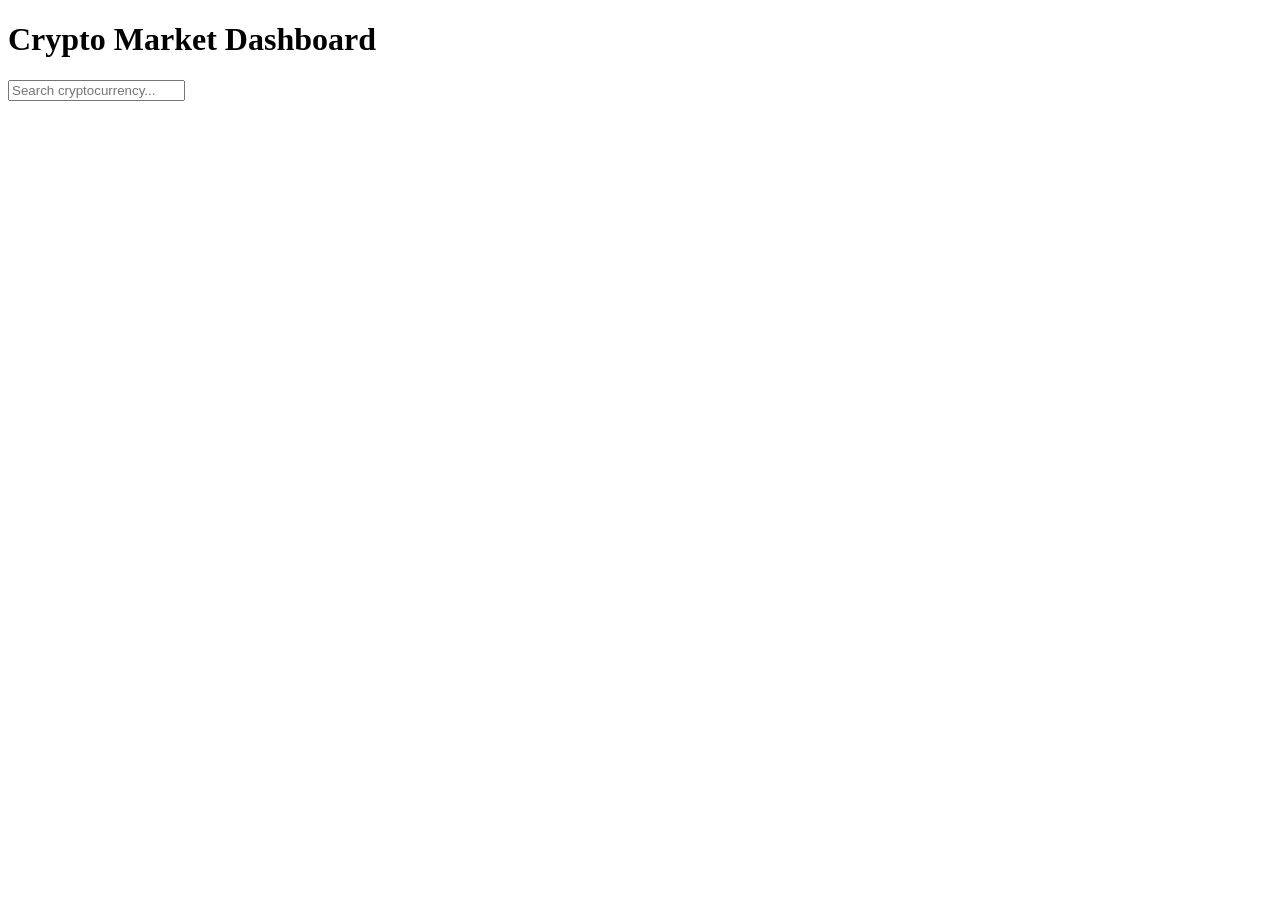
==== index.html @ beac476a "Create index.html" ====
<!DOCTYPE html>
<html lang="en">
<head>
<meta charset="UTF-8">
<meta name="viewport" content="width=device-width, initial-scale=1.0">

<title>Crypto Market Dashboard</title>

<link rel="stylesheet" href="style.css">

</head>

<body>

<h1>Crypto Market Dashboard</h1>

<input type="text" id="search" placeholder="Search cryptocurrency...">

<div id="crypto-list"></div>

<script src="script.js"></script>

</body>
</html>
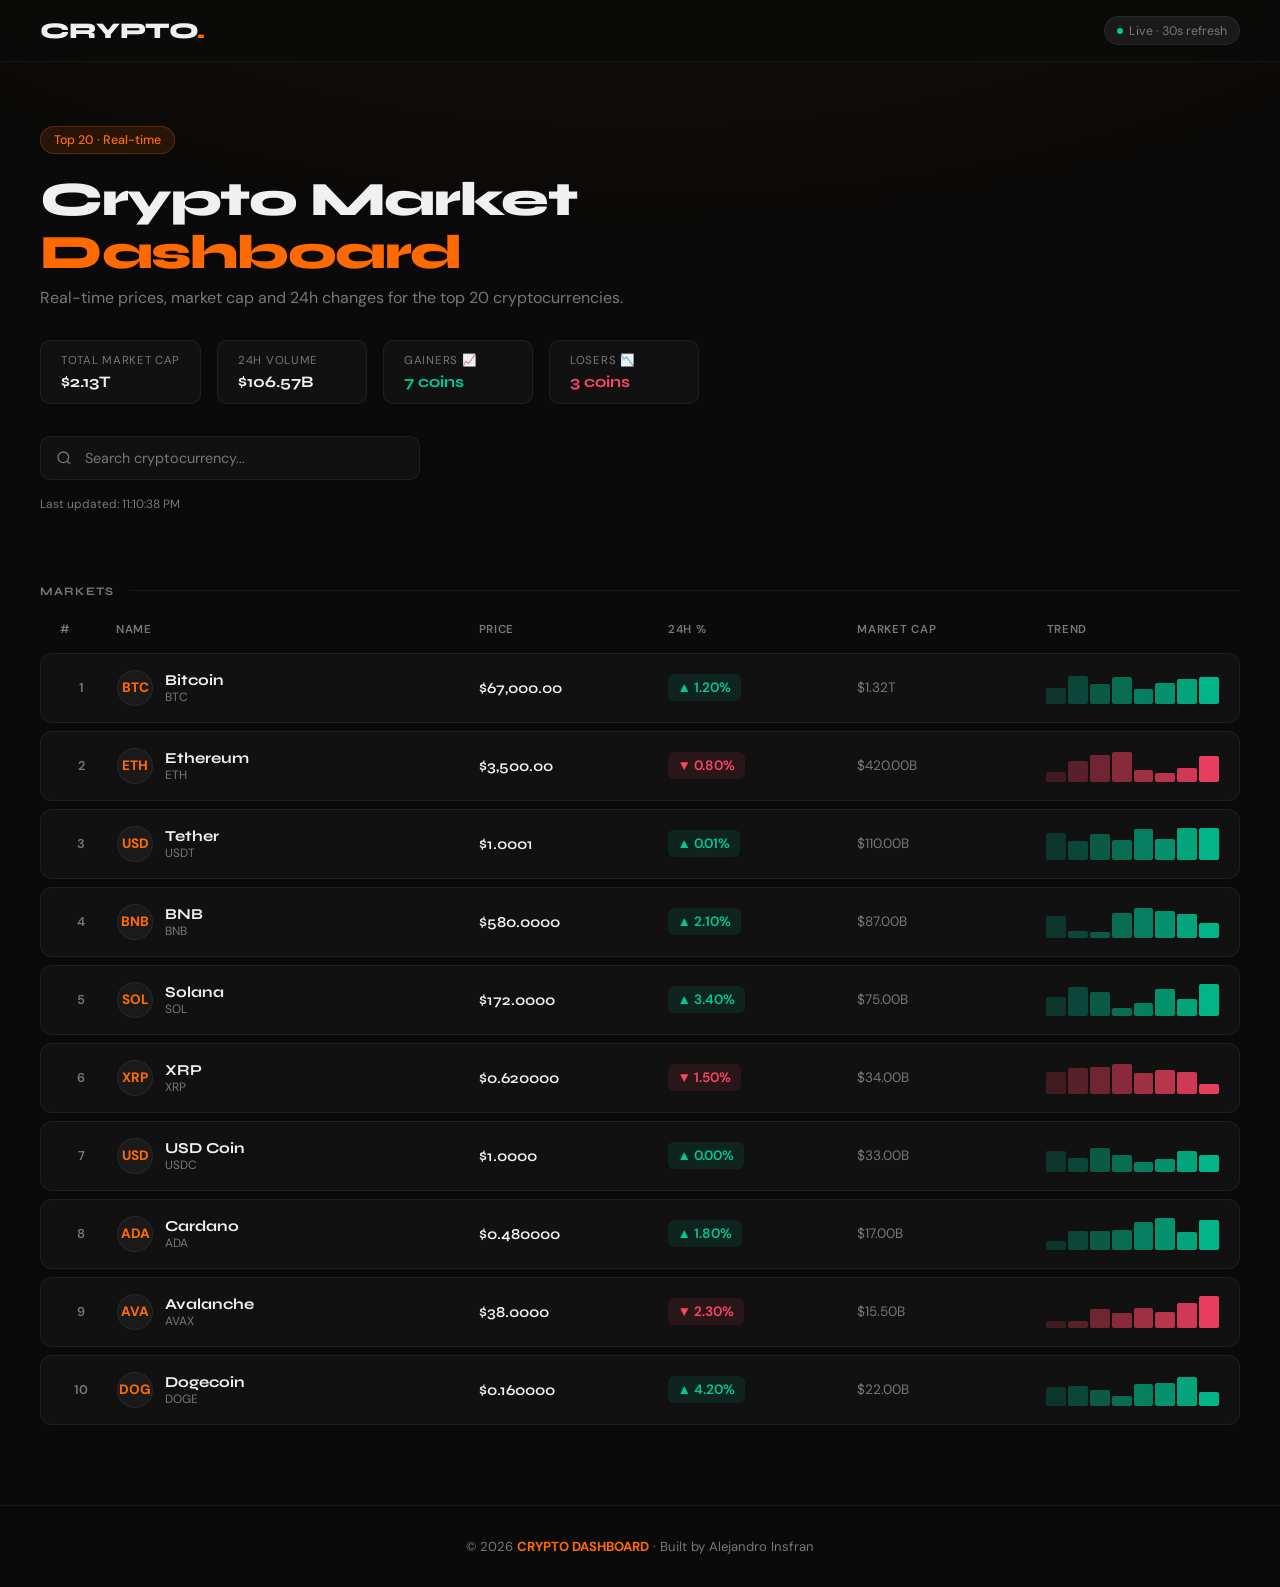
==== commit 10dfe9c9: "Rename crypto3.html to index.html" ====
--- a/index.html
+++ b/index.html
@@ -3,22 +3,370 @@
 <head>
 <meta charset="UTF-8">
 <meta name="viewport" content="width=device-width, initial-scale=1.0">
-
 <title>Crypto Market Dashboard</title>
-
-<link rel="stylesheet" href="style.css">
-
+<link href="https://fonts.googleapis.com/css2?family=Syne:wght@400;600;700;800&family=DM+Sans:wght@300;400;500&display=swap" rel="stylesheet">
+<style>
+:root {
+  --orange: #ff6a00;
+  --orange-glow: rgba(255,106,0,0.12);
+  --bg: #0a0a0a;
+  --surface: #111111;
+  --surface2: #1a1a1a;
+  --border: rgba(255,255,255,0.06);
+  --text: #f0f0f0;
+  --text-muted: #777;
+  --green: #00c896;
+  --green-glow: rgba(0,200,150,0.1);
+  --red: #ff4466;
+  --red-glow: rgba(255,68,102,0.1);
+}
+* { margin:0; padding:0; box-sizing:border-box; }
+body { background:var(--bg); color:var(--text); font-family:'DM Sans', sans-serif; min-height:100vh; }
+body::before {
+  content:''; position:fixed; inset:0;
+  background: radial-gradient(ellipse 80% 50% at 50% -20%, rgba(255,106,0,0.06), transparent);
+  pointer-events:none; z-index:0;
+}
+
+header {
+  position:sticky; top:0; z-index:50;
+  background:rgba(10,10,10,0.9); backdrop-filter:blur(20px);
+  border-bottom:1px solid var(--border);
+  padding:1rem 2.5rem;
+  display:flex; align-items:center; justify-content:space-between;
+}
+.logo { font-family:'Syne', sans-serif; font-weight:800; font-size:1.4rem; letter-spacing:-0.02em; }
+.logo span { color:var(--orange); }
+.live-badge {
+  display:flex; align-items:center; gap:0.4rem;
+  font-size:0.78rem; color:var(--text-muted);
+  background:var(--surface2); border:1px solid var(--border);
+  padding:0.35rem 0.75rem; border-radius:100px;
+}
+.live-dot { width:6px; height:6px; border-radius:50%; background:var(--green); animation:pulse 2s infinite; }
+@keyframes pulse { 0%,100%{opacity:1} 50%{opacity:0.3} }
+
+.hero { max-width:1300px; margin:0 auto; padding:4rem 2.5rem 2.5rem; position:relative; z-index:1; }
+.hero-tag {
+  display:inline-flex; align-items:center; gap:0.4rem;
+  background:var(--orange-glow); border:1px solid rgba(255,106,0,0.25);
+  color:var(--orange); padding:0.3rem 0.8rem; border-radius:100px;
+  font-size:0.78rem; font-weight:500; margin-bottom:1.25rem;
+}
+.hero h1 {
+  font-family:'Syne', sans-serif; font-size:clamp(1.8rem, 4vw, 3rem);
+  font-weight:800; letter-spacing:-0.03em; line-height:1.1; margin-bottom:0.5rem;
+}
+.hero h1 span { color:var(--orange); }
+.hero p { color:var(--text-muted); font-size:1rem; margin-bottom:2rem; }
+
+.stats-bar { display:flex; gap:1rem; flex-wrap:wrap; margin-bottom:2rem; }
+.stat-chip {
+  background:var(--surface); border:1px solid var(--border);
+  border-radius:10px; padding:0.75rem 1.25rem;
+  display:flex; flex-direction:column; gap:0.2rem; min-width:150px;
+}
+.stat-chip-label { font-size:0.72rem; color:var(--text-muted); text-transform:uppercase; letter-spacing:0.06em; }
+.stat-chip-value { font-family:'Syne', sans-serif; font-size:1rem; font-weight:700; }
+
+.search-wrap { position:relative; max-width:380px; margin-bottom:1rem; }
+.search-wrap svg { position:absolute; left:1rem; top:50%; transform:translateY(-50%); color:var(--text-muted); pointer-events:none; }
+#search {
+  width:100%; background:var(--surface); border:1px solid var(--border); color:var(--text);
+  padding:0.75rem 1rem 0.75rem 2.75rem; border-radius:10px;
+  font-family:'DM Sans', sans-serif; font-size:0.9rem; outline:none; transition:border-color 0.2s;
+}
+#search::placeholder { color:var(--text-muted); }
+#search:focus { border-color:rgba(255,106,0,0.4); }
+#last-updated { font-size:0.75rem; color:var(--text-muted); margin-bottom:2rem; }
+
+.table-header { max-width:1300px; margin:0 auto; padding:0 2.5rem 0.5rem; position:relative; z-index:1; }
+.section-label {
+  font-family:'Syne', sans-serif; font-size:0.72rem; font-weight:700;
+  letter-spacing:0.1em; text-transform:uppercase; color:var(--text-muted);
+  margin-bottom:1rem; display:flex; align-items:center; gap:1rem;
+}
+.section-label::after { content:''; flex:1; height:1px; background:var(--border); }
+.col-headers {
+  display:grid; grid-template-columns: 40px 2fr 1fr 1fr 1fr 1fr;
+  gap:1rem; padding:0.5rem 1.25rem;
+  font-size:0.72rem; color:var(--text-muted); text-transform:uppercase; letter-spacing:0.06em; font-weight:600;
+}
+
+.coins-section { max-width:1300px; margin:0 auto; padding:0 2.5rem 5rem; position:relative; z-index:1; }
+#crypto-list { display:flex; flex-direction:column; gap:0.5rem; }
+
+.crypto-card {
+  background:var(--surface); border:1px solid var(--border); border-radius:12px;
+  padding:1rem 1.25rem; display:grid;
+  grid-template-columns: 40px 2fr 1fr 1fr 1fr 1fr;
+  gap:1rem; align-items:center;
+  transition:all 0.25s cubic-bezier(0.23,1,0.32,1);
+  animation: fadeUp 0.4s ease both;
+}
+.crypto-card:hover { border-color:rgba(255,106,0,0.25); background:var(--surface2); transform:translateX(4px); }
+@keyframes fadeUp { from{opacity:0;transform:translateY(12px)} to{opacity:1;transform:translateY(0)} }
+@keyframes flashGreen { 0%,100%{background:var(--surface)} 50%{background:rgba(0,200,150,0.08)} }
+@keyframes flashRed   { 0%,100%{background:var(--surface)} 50%{background:rgba(255,68,102,0.08)} }
+.flash-up   { animation:flashGreen 0.8s ease; }
+.flash-down { animation:flashRed 0.8s ease; }
+
+.coin-rank { font-size:0.8rem; color:var(--text-muted); font-weight:600; text-align:center; }
+.coin-info { display:flex; align-items:center; gap:0.75rem; }
+.coin-icon {
+  width:36px; height:36px; border-radius:50%; flex-shrink:0; overflow:hidden;
+  background:var(--surface2); border:1px solid var(--border);
+  display:flex; align-items:center; justify-content:center;
+}
+.coin-icon img { width:100%; height:100%; object-fit:contain; border-radius:50%; }
+.coin-name { font-family:'Syne', sans-serif; font-size:0.95rem; font-weight:700; }
+.coin-symbol { font-size:0.75rem; color:var(--text-muted); text-transform:uppercase; }
+.coin-price { font-family:'Syne', sans-serif; font-size:0.95rem; font-weight:600; }
+.coin-change {
+  display:inline-flex; align-items:center; gap:0.3rem;
+  font-size:0.85rem; font-weight:600; padding:0.3rem 0.6rem; border-radius:6px; width:fit-content;
+}
+.coin-change.up   { color:var(--green); background:var(--green-glow); }
+.coin-change.down { color:var(--red);   background:var(--red-glow); }
+.coin-mcap { font-size:0.85rem; color:var(--text-muted); }
+.mini-chart { height:32px; display:flex; align-items:flex-end; gap:2px; }
+.mini-bar { flex:1; border-radius:2px; min-height:4px; }
+
+.skeleton {
+  background:linear-gradient(90deg, var(--surface) 25%, var(--surface2) 50%, var(--surface) 75%);
+  background-size:200% 100%; animation:shimmer 1.5s infinite; border-radius:8px; height:20px;
+}
+@keyframes shimmer { 0%{background-position:200% 0} 100%{background-position:-200% 0} }
+.skeleton-card {
+  background:var(--surface); border:1px solid var(--border); border-radius:12px;
+  padding:1rem 1.25rem; display:grid;
+  grid-template-columns:40px 2fr 1fr 1fr 1fr 1fr;
+  gap:1rem; align-items:center; margin-bottom:0.5rem;
+}
+
+.error-msg { text-align:center; padding:3rem; color:var(--text-muted); }
+.error-msg strong { color:var(--red); display:block; margin-bottom:0.5rem; font-size:1.1rem; }
+
+footer {
+  text-align:center; padding:2rem; color:var(--text-muted); font-size:0.82rem;
+  border-top:1px solid var(--border); position:relative; z-index:1;
+}
+footer strong { color:var(--orange); }
+
+@media(max-width:900px) {
+  .col-headers { display:none; }
+  .crypto-card { grid-template-columns:40px 1fr 1fr; }
+  .coin-mcap, .mini-chart { display:none; }
+}
+@media(max-width:640px) {
+  header, .hero, .table-header, .coins-section { padding-left:1.25rem; padding-right:1.25rem; }
+}
+</style>
 </head>
-
 <body>
 
-<h1>Crypto Market Dashboard</h1>
-
-<input type="text" id="search" placeholder="Search cryptocurrency...">
-
-<div id="crypto-list"></div>
-
-<script src="script.js"></script>
-
+<header>
+  <div class="logo">CRYPTO<span>.</span></div>
+  <div class="live-badge"><span class="live-dot"></span>Live · 30s refresh</div>
+</header>
+
+<section class="hero">
+  <div class="hero-tag">Top 20 · Real-time</div>
+  <h1>Crypto Market<br><span>Dashboard</span></h1>
+  <p>Real-time prices, market cap and 24h changes for the top 20 cryptocurrencies.</p>
+  <div class="stats-bar">
+    <div class="stat-chip"><span class="stat-chip-label">Total Market Cap</span><span class="stat-chip-value" id="totalMcap">—</span></div>
+    <div class="stat-chip"><span class="stat-chip-label">24h Volume</span><span class="stat-chip-value" id="totalVolume">—</span></div>
+    <div class="stat-chip"><span class="stat-chip-label">Gainers 📈</span><span class="stat-chip-value" id="gainers" style="color:var(--green)">—</span></div>
+    <div class="stat-chip"><span class="stat-chip-label">Losers 📉</span><span class="stat-chip-value" id="losers" style="color:var(--red)">—</span></div>
+  </div>
+  <div class="search-wrap">
+    <svg width="16" height="16" fill="none" stroke="currentColor" stroke-width="2" viewBox="0 0 24 24"><circle cx="11" cy="11" r="8"/><line x1="21" y1="21" x2="16.65" y2="16.65"/></svg>
+    <input type="text" id="search" placeholder="Search cryptocurrency...">
+  </div>
+  <div id="last-updated"></div>
+</section>
+
+<div class="table-header">
+  <div class="section-label">Markets</div>
+  <div class="col-headers">
+    <span>#</span><span>Name</span><span>Price</span><span>24h %</span><span>Market Cap</span><span>Trend</span>
+  </div>
+</div>
+
+<section class="coins-section">
+  <div id="crypto-list"></div>
+</section>
+
+<footer>&copy; 2026 <strong>CRYPTO DASHBOARD</strong> · Built by Alejandro Insfran</footer>
+
+<script>
+let coins = [];
+let prevPrices = {};
+
+function formatUSD(n) {
+  n = parseFloat(n);
+  if (isNaN(n)) return '—';
+  if (n >= 1e12) return `$${(n/1e12).toFixed(2)}T`;
+  if (n >= 1e9)  return `$${(n/1e9).toFixed(2)}B`;
+  if (n >= 1e6)  return `$${(n/1e6).toFixed(2)}M`;
+  return `$${n.toLocaleString()}`;
+}
+
+function formatPrice(p) {
+  p = parseFloat(p);
+  if (isNaN(p)) return '—';
+  if (p >= 1000) return `$${p.toLocaleString('en-US',{minimumFractionDigits:2,maximumFractionDigits:2})}`;
+  if (p >= 1)    return `$${p.toFixed(4)}`;
+  return `$${p.toFixed(6)}`;
+}
+
+function getMiniChart(change) {
+  const isUp = parseFloat(change) >= 0;
+  const color = isUp ? 'var(--green)' : 'var(--red)';
+  return Array.from({length:8}, (_,j) => {
+    const h = 15 + Math.random() * 85;
+    return `<div class="mini-bar" style="height:${h}%;background:${color};opacity:${0.2+j*0.1}"></div>`;
+  }).join('');
+}
+
+function renderSkeletons() {
+  const list = document.getElementById('crypto-list');
+  list.innerHTML = '';
+  for (let i = 0; i < 10; i++) {
+    const s = document.createElement('div');
+    s.className = 'skeleton-card';
+    s.innerHTML = `
+      <div class="skeleton" style="width:24px;height:24px;border-radius:50%"></div>
+      <div style="display:flex;gap:.75rem;align-items:center">
+        <div class="skeleton" style="width:36px;height:36px;border-radius:50%;flex-shrink:0"></div>
+        <div style="flex:1;display:flex;flex-direction:column;gap:.3rem">
+          <div class="skeleton" style="width:80px"></div>
+          <div class="skeleton" style="width:40px;height:14px"></div>
+        </div>
+      </div>
+      <div class="skeleton" style="width:80px"></div>
+      <div class="skeleton" style="width:60px"></div>
+      <div class="skeleton" style="width:90px"></div>
+      <div class="skeleton" style="width:60px;height:32px"></div>
+    `;
+    list.appendChild(s);
+  }
+}
+
+function renderCoins(data) {
+  const list = document.getElementById('crypto-list');
+  list.innerHTML = '';
+  if (!data.length) {
+    list.innerHTML = `<div class="error-msg">No results found.</div>`;
+    return;
+  }
+  data.forEach((coin, i) => {
+    const change = parseFloat(coin.changePercent24Hr) || 0;
+    const isUp = change >= 0;
+    const price = parseFloat(coin.priceUsd);
+    const prev = prevPrices[coin.id];
+    let flash = '';
+    if (prev !== undefined) {
+      if (price > prev) flash = 'flash-up';
+      else if (price < prev) flash = 'flash-down';
+    }
+    prevPrices[coin.id] = price;
+
+    const card = document.createElement('div');
+    card.className = `crypto-card ${flash}`;
+    card.style.animationDelay = `${i * 0.035}s`;
+    card.innerHTML = `
+      <span class="coin-rank">${coin.rank}</span>
+      <div class="coin-info">
+        <div class="coin-icon">
+          <img src="https://assets.coincap.io/assets/icons/${coin.symbol.toLowerCase()}@2x.png"
+            alt="${coin.symbol}"
+            onerror="this.outerHTML='<span style=font-size:.85rem;font-weight:800;color:var(--orange)>${coin.symbol.slice(0,3)}</span>'">
+        </div>
+        <div>
+          <div class="coin-name">${coin.name}</div>
+          <div class="coin-symbol">${coin.symbol}</div>
+        </div>
+      </div>
+      <div class="coin-price">${formatPrice(coin.priceUsd)}</div>
+      <div class="coin-change ${isUp?'up':'down'}">${isUp?'▲':'▼'} ${Math.abs(change).toFixed(2)}%</div>
+      <div class="coin-mcap">${formatUSD(coin.marketCapUsd)}</div>
+      <div class="mini-chart">${getMiniChart(change)}</div>
+    `;
+    list.appendChild(card);
+  });
+}
+
+function updateStats(data) {
+  const mcap = data.reduce((a,b) => a + parseFloat(b.marketCapUsd||0), 0);
+  const vol  = data.reduce((a,b) => a + parseFloat(b.volumeUsd24Hr||0), 0);
+  const g = data.filter(c => parseFloat(c.changePercent24Hr) >= 0).length;
+  document.getElementById('totalMcap').textContent   = formatUSD(mcap);
+  document.getElementById('totalVolume').textContent = formatUSD(vol);
+  document.getElementById('gainers').textContent     = `${g} coins`;
+  document.getElementById('losers').textContent      = `${data.length - g} coins`;
+}
+
+// Intentamos CoinCap v2, si falla usamos v3
+async function loadCrypto() {
+  if (!coins.length) renderSkeletons();
+
+  const urls = [
+    'https://api.coincap.io/v2/assets?limit=20',
+    'https://api.coincap.io/v3/assets?limit=20&apiKey=',
+  ];
+
+  let data = null;
+
+  for (const url of urls) {
+    try {
+      const res = await fetch(url);
+      if (!res.ok) continue;
+      const json = await res.json();
+      // v2 devuelve { data: [...] }, v3 igual
+      if (json.data && json.data.length) { data = json.data; break; }
+    } catch(e) { continue; }
+  }
+
+  if (!data) {
+    // Fallback: datos estáticos de muestra para que no quede vacío
+    data = getFallbackData();
+  }
+
+  coins = data;
+  renderCoins(coins);
+  updateStats(coins);
+  document.getElementById('last-updated').textContent =
+    `Last updated: ${new Date().toLocaleTimeString()}`;
+}
+
+// Datos de muestra por si la API no responde
+function getFallbackData() {
+  return [
+    {rank:'1', id:'bitcoin',   name:'Bitcoin',   symbol:'BTC', priceUsd:'67000',  changePercent24Hr:'1.2',  marketCapUsd:'1320000000000', volumeUsd24Hr:'28000000000'},
+    {rank:'2', id:'ethereum',  name:'Ethereum',  symbol:'ETH', priceUsd:'3500',   changePercent24Hr:'-0.8', marketCapUsd:'420000000000',  volumeUsd24Hr:'14000000000'},
+    {rank:'3', id:'tether',    name:'Tether',    symbol:'USDT',priceUsd:'1.0001', changePercent24Hr:'0.01', marketCapUsd:'110000000000',  volumeUsd24Hr:'50000000000'},
+    {rank:'4', id:'bnb',       name:'BNB',       symbol:'BNB', priceUsd:'580',    changePercent24Hr:'2.1',  marketCapUsd:'87000000000',   volumeUsd24Hr:'1800000000'},
+    {rank:'5', id:'solana',    name:'Solana',    symbol:'SOL', priceUsd:'172',    changePercent24Hr:'3.4',  marketCapUsd:'75000000000',   volumeUsd24Hr:'3200000000'},
+    {rank:'6', id:'xrp',       name:'XRP',       symbol:'XRP', priceUsd:'0.62',   changePercent24Hr:'-1.5', marketCapUsd:'34000000000',   volumeUsd24Hr:'1500000000'},
+    {rank:'7', id:'usdc',      name:'USD Coin',  symbol:'USDC',priceUsd:'1.0000', changePercent24Hr:'0.00', marketCapUsd:'33000000000',   volumeUsd24Hr:'6000000000'},
+    {rank:'8', id:'cardano',   name:'Cardano',   symbol:'ADA', priceUsd:'0.48',   changePercent24Hr:'1.8',  marketCapUsd:'17000000000',   volumeUsd24Hr:'450000000'},
+    {rank:'9', id:'avalanche', name:'Avalanche', symbol:'AVAX',priceUsd:'38',     changePercent24Hr:'-2.3', marketCapUsd:'15500000000',   volumeUsd24Hr:'520000000'},
+    {rank:'10',id:'dogecoin',  name:'Dogecoin',  symbol:'DOGE',priceUsd:'0.16',   changePercent24Hr:'4.2',  marketCapUsd:'22000000000',   volumeUsd24Hr:'1100000000'},
+  ];
+}
+
+document.getElementById('search').addEventListener('input', function() {
+  const val = this.value.toLowerCase();
+  const filtered = coins.filter(c =>
+    c.name.toLowerCase().includes(val) || c.symbol.toLowerCase().includes(val)
+  );
+  renderCoins(filtered);
+});
+
+loadCrypto();
+setInterval(loadCrypto, 30000);
+</script>
 </body>
 </html>
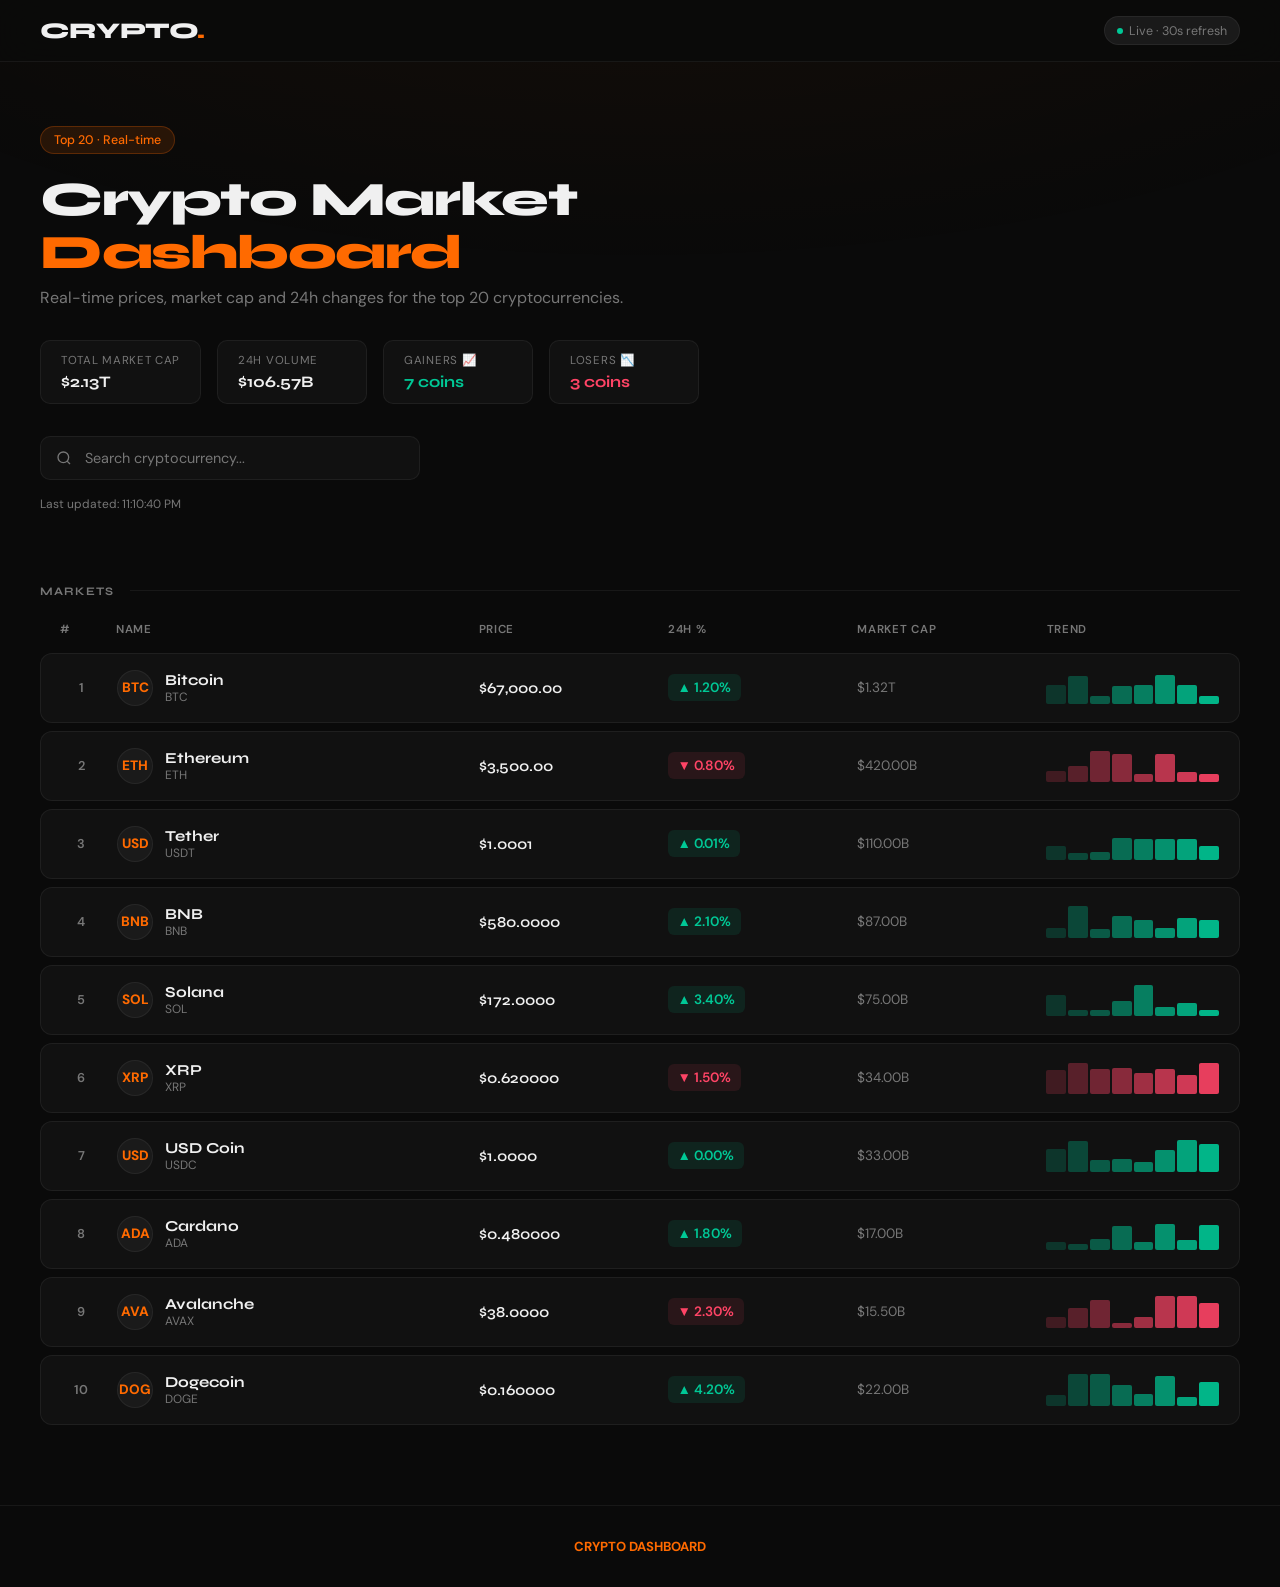
==== commit 6a703b58: "Update index.html" ====
--- a/index.html
+++ b/index.html
@@ -198,8 +198,7 @@
   <div id="crypto-list"></div>
 </section>
 
-<footer>&copy; 2026 <strong>CRYPTO DASHBOARD</strong> · Built by Alejandro Insfran</footer>
-
+<footer><strong>CRYPTO DASHBOARD</strong></footer>
 <script>
 let coins = [];
 let prevPrices = {};
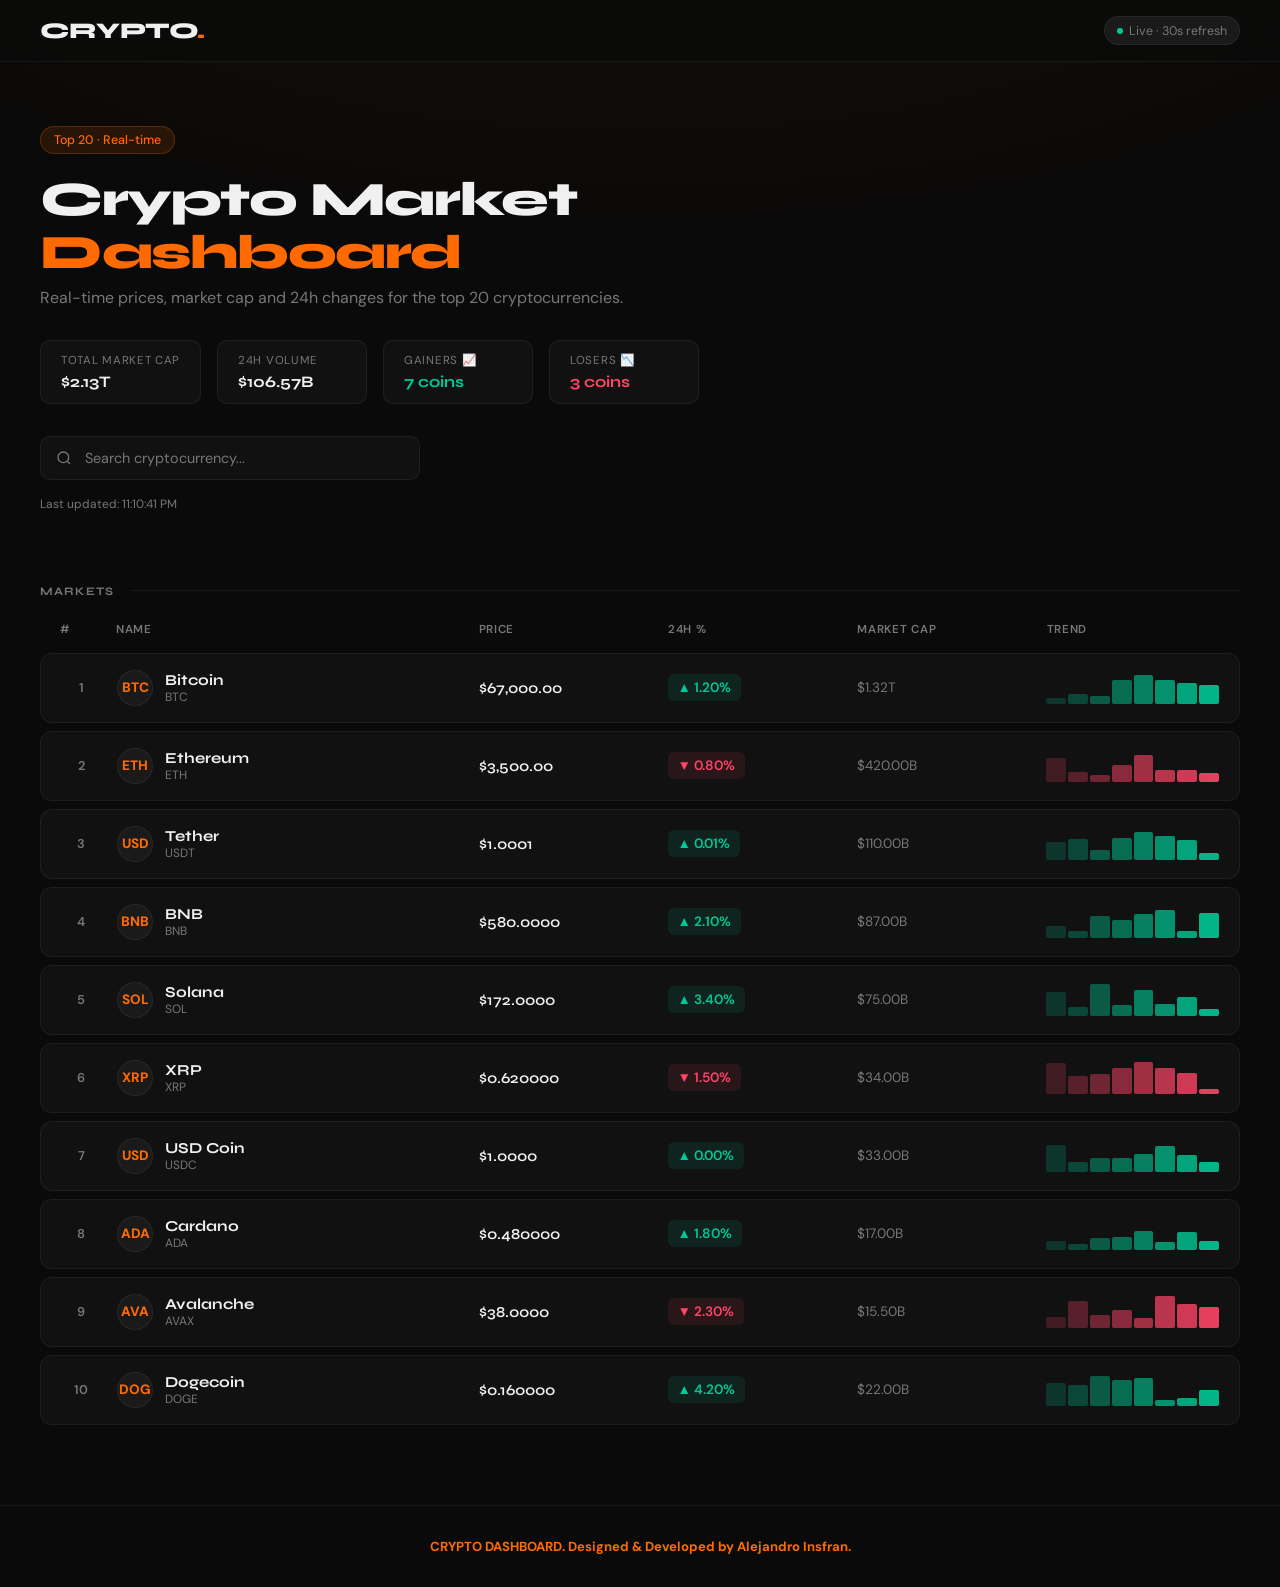
==== commit d6beff22: "Update index.html" ====
--- a/index.html
+++ b/index.html
@@ -198,7 +198,7 @@
   <div id="crypto-list"></div>
 </section>
 
-<footer><strong>CRYPTO DASHBOARD</strong></footer>
+<footer><strong>CRYPTO DASHBOARD. Designed & Developed by Alejandro Insfran.</strong></footer>
 <script>
 let coins = [];
 let prevPrices = {};
